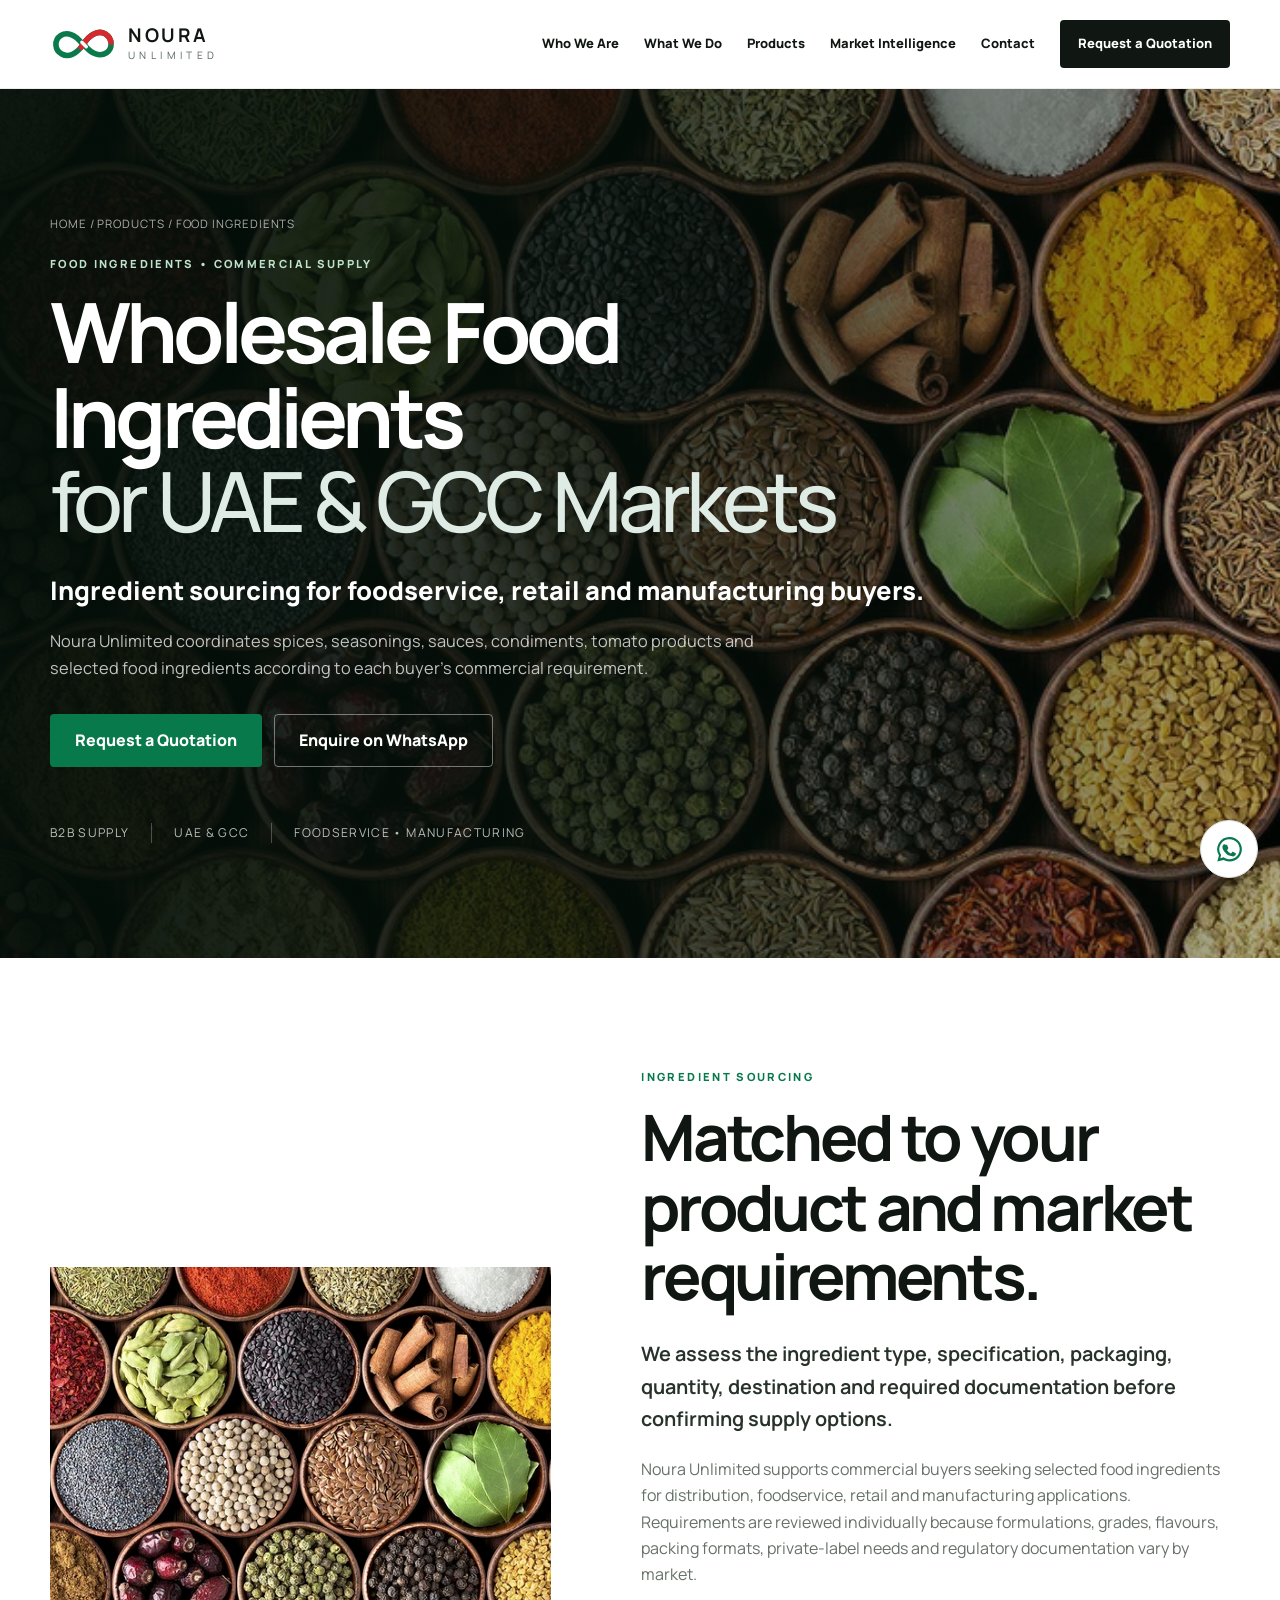
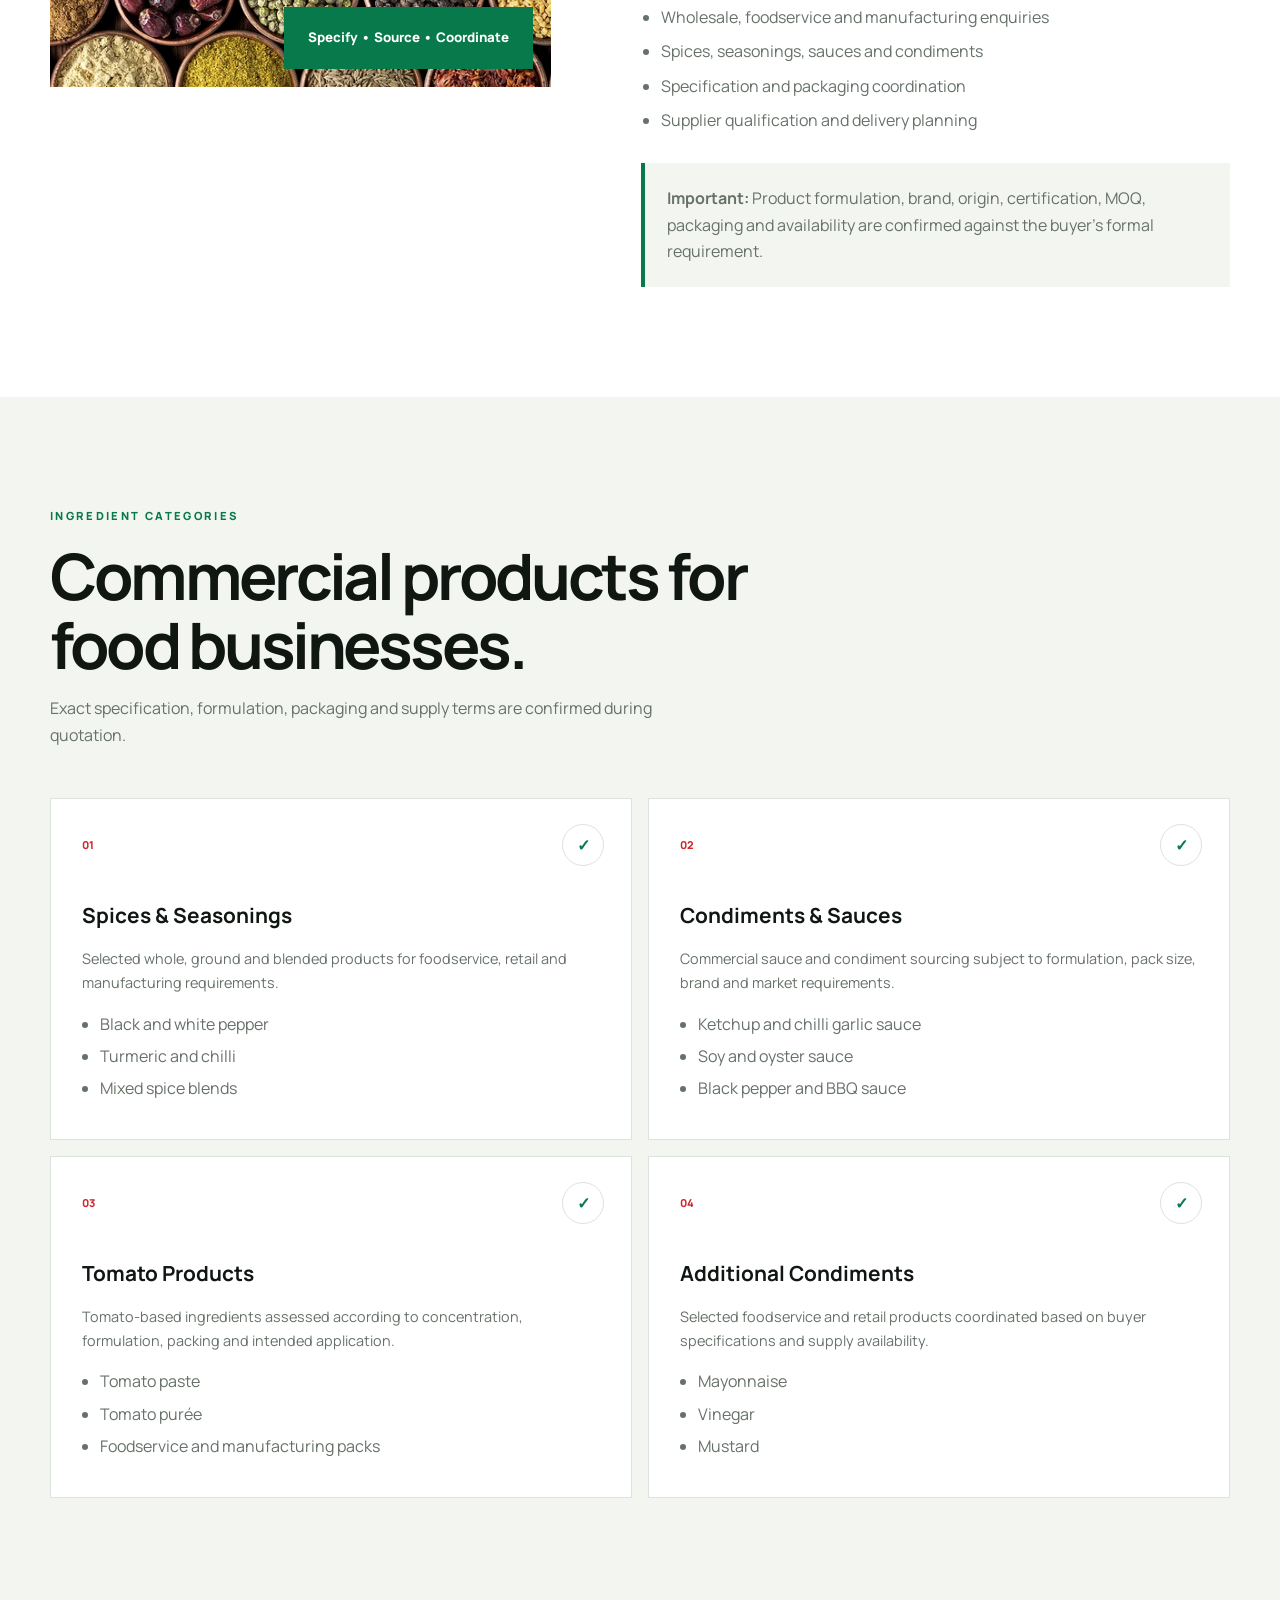
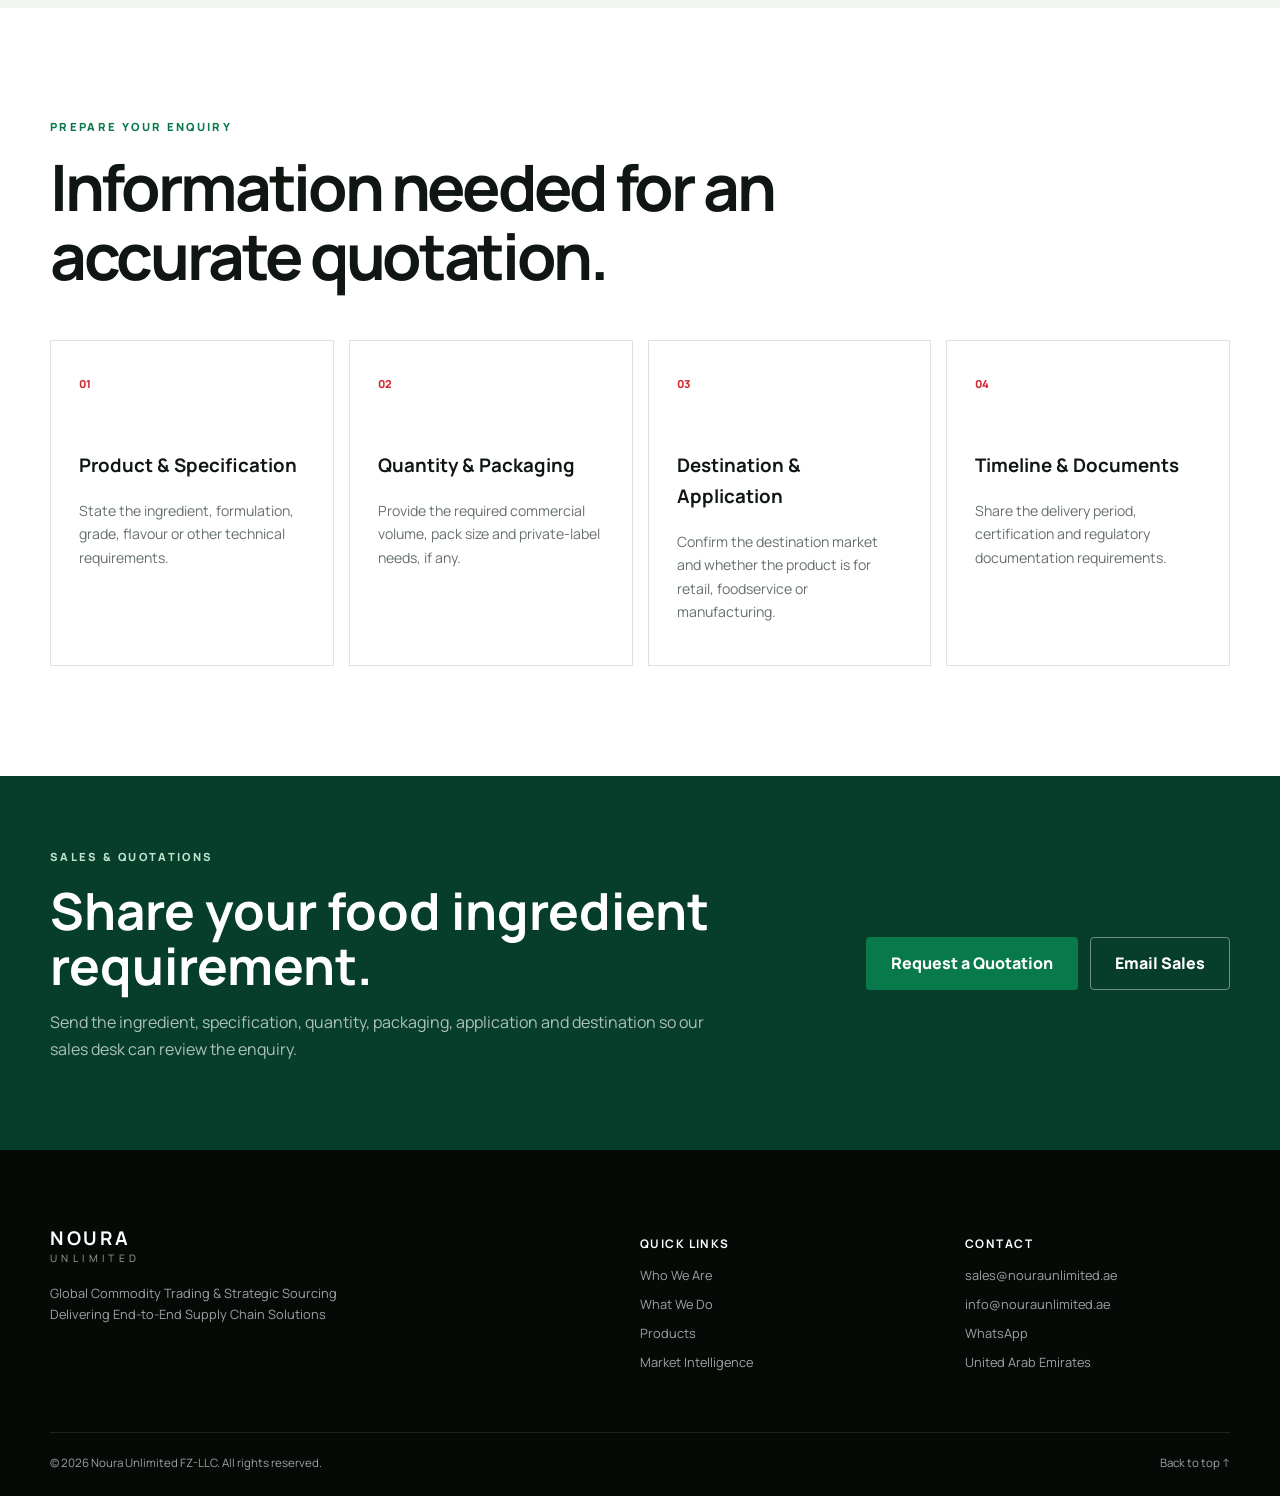
==== products/food-ingredients/index.html @ 189a975d "Add food ingredients SEO page" ====
<!doctype html>
<html lang="en">
<head>
  <meta charset="utf-8">
  <meta name="viewport" content="width=device-width, initial-scale=1">
  <meta name="theme-color" content="#081710">

  <meta name="description" content="Source spices, seasonings, sauces, condiments, tomato paste and selected food ingredients for UAE and GCC markets through Noura Unlimited.">
  <meta name="robots" content="index, follow, max-image-preview:large">
  <meta name="author" content="Noura Unlimited FZ-LLC">

  <meta property="og:type" content="website">
  <meta property="og:site_name" content="Noura Unlimited">
  <meta property="og:title" content="Wholesale Food Ingredients Supplier UAE | Noura Unlimited">
  <meta property="og:description" content="Commercial sourcing of spices, seasonings, sauces, condiments, tomato products and selected food ingredients for UAE and GCC buyers.">
  <meta property="og:url" content="https://nouraunlimited.ae/products/food-ingredients/">
  <meta property="og:image" content="https://nouraunlimited.ae/assets/food-ingredients.png">
  <meta property="og:locale" content="en_AE">

  <meta name="twitter:card" content="summary_large_image">

  <link rel="canonical" href="https://nouraunlimited.ae/products/food-ingredients/">

  <title>Wholesale Food Ingredients Supplier UAE | Noura Unlimited</title>

  <script type="application/ld+json">
  {
    "@context": "https://schema.org",
    "@graph": [
      {
        "@type": "WebPage",
        "@id": "https://nouraunlimited.ae/products/food-ingredients/#webpage",
        "url": "https://nouraunlimited.ae/products/food-ingredients/",
        "name": "Wholesale Food Ingredients Supplier UAE",
        "description": "Commercial sourcing of spices, seasonings, sauces, condiments, tomato products and selected food ingredients for UAE and GCC buyers.",
        "about": {
          "@id": "https://nouraunlimited.ae/#organization"
        }
      },
      {
        "@type": "BreadcrumbList",
        "itemListElement": [
          {
            "@type": "ListItem",
            "position": 1,
            "name": "Home",
            "item": "https://nouraunlimited.ae/"
          },
          {
            "@type": "ListItem",
            "position": 2,
            "name": "Food Ingredients",
            "item": "https://nouraunlimited.ae/products/food-ingredients/"
          }
        ]
      }
    ]
  }
  </script>

  <link rel="preconnect" href="https://fonts.googleapis.com">
  <link rel="preconnect" href="https://fonts.gstatic.com" crossorigin>

  <link href="https://fonts.googleapis.com/css2?family=Manrope:wght@400;500;600;700;800&amp;display=swap" rel="stylesheet">

  <link rel="stylesheet" href="../../style.css">

  <style>
    .ingredients-page .hero {
      min-height: 680px;
    }

    .ingredients-page .hero-media {
      background-image: url('../../assets/food-ingredients.png');
      background-position: center;
    }

    .ingredients-page .hero-overlay {
      background: linear-gradient(
        90deg,
        rgba(4, 15, 9, .96) 0%,
        rgba(4, 15, 9, .82) 48%,
        rgba(4, 15, 9, .3) 100%
      );
    }

    .ingredients-page .hero h1 {
      font-size: clamp(3rem, 6.5vw, 5.8rem);
    }

    .breadcrumb {
      margin: 0 0 22px;
      font-size: .72rem;
      letter-spacing: .08em;
      text-transform: uppercase;
      color: rgba(255, 255, 255, .66);
    }

    .breadcrumb a:hover {
      color: #fff;
    }

    .ingredients-page .about-copy ul {
      padding-left: 20px;
      color: var(--muted);
    }

    .ingredients-page .about-copy li {
      margin: 8px 0;
    }

    .ingredients-page .about-image img {
      object-fit: cover;
    }

    .supply-note {
      margin-top: 30px;
      padding: 22px;
      border-left: 4px solid var(--green);
      background: var(--soft);
      color: var(--muted);
    }

    .ingredients-page .capability-grid {
      grid-template-columns: repeat(2, 1fr);
    }

    .ingredients-page .capability-card {
      min-height: 330px;
    }

    .ingredients-page .capability-card h3 {
      margin-top: 42px;
    }

    .ingredients-page .capability-card ul {
      padding-left: 18px;
      margin: 16px 0 0;
      color: var(--muted);
    }

    .ingredients-page .capability-card li {
      margin: 6px 0;
    }

    .quote-band {
      background: var(--green-dark);
      color: #fff;
      padding: 72px 0;
    }

    .quote-band .container {
      display: flex;
      align-items: center;
      justify-content: space-between;
      gap: 35px;
    }

    .quote-band h2 {
      font-size: clamp(2rem, 4vw, 3.6rem);
      line-height: 1.08;
      margin: 0;
      max-width: 720px;
    }

    .quote-band p {
      color: rgba(255, 255, 255, .68);
      max-width: 680px;
    }

    .quote-actions {
      display: flex;
      gap: 12px;
      flex-wrap: wrap;
    }

    .quote-actions .btn-ghost {
      white-space: nowrap;
    }

    @media (max-width: 780px) {
      .ingredients-page .hero {
        min-height: 620px;
      }

      .ingredients-page .capability-grid {
        grid-template-columns: 1fr;
      }

      .quote-band .container {
        align-items: flex-start;
        flex-direction: column;
      }
    }
  </style>
</head>

<body class="ingredients-page">

<a class="skip-link" href="#main">Skip to content</a>

<header class="site-header" id="top">
  <div class="container nav-wrap">

    <a class="brand" href="/" aria-label="Noura Unlimited home">
      <svg class="brand-logo" viewBox="0 0 120 60" aria-hidden="true">
        <path d="M58 29C45 11 30 7 19 14 7 22 8 40 21 47c12 7 27 0 39-18 12-18 27-25 39-18 13 8 14 26 2 34-11 7-27 3-40-15" fill="none" stroke="#0a7a4b" stroke-width="10" stroke-linecap="round"/>
        <path d="M61 30c13 18 29 22 40 15 12-8 11-26-2-34-12-7-27 0-39 18-12 18-27 25-39 18C8 40 7 22 19 14c11-7 26-3 39 15" fill="none" stroke="#d3292f" stroke-width="10" stroke-linecap="round" stroke-dasharray="72 200" stroke-dashoffset="-69"/>
        <path d="M57 26c3 3 5 5 8 8" stroke="#fff" stroke-width="6" stroke-linecap="round"/>
      </svg>

      <span class="brand-copy">
        <strong>NOURA</strong>
        <span>UNLIMITED</span>
      </span>
    </a>

    <button class="menu-toggle" type="button" aria-expanded="false" aria-controls="primary-nav" aria-label="Open navigation">
      <span></span>
      <span></span>
      <span></span>
    </button>

    <nav class="nav-links" id="primary-nav" aria-label="Primary navigation">
      <a href="/#about">Who We Are</a>
      <a href="/#capabilities">What We Do</a>
      <a href="/#products">Products</a>
      <a href="/#intelligence">Market Intelligence</a>
      <a href="/#contact">Contact</a>
      <a class="nav-cta" href="/#rfq">Request a Quotation</a>
    </nav>

  </div>
</header>

<main id="main">

  <section class="hero">
    <div class="hero-media"></div>
    <div class="hero-overlay"></div>

    <div class="container hero-content">

      <p class="breadcrumb">
        <a href="/">Home</a> / Products / Food Ingredients
      </p>

      <p class="eyebrow light">
        Food Ingredients • Commercial Supply
      </p>

      <h1>
        Wholesale Food Ingredients
        <br>
        <span>for UAE &amp; GCC Markets</span>
      </h1>

      <p class="hero-tagline">
        Ingredient sourcing for foodservice, retail and manufacturing buyers.
      </p>

      <p class="hero-copy">
        Noura Unlimited coordinates spices, seasonings, sauces, condiments,
        tomato products and selected food ingredients according to each
        buyer's commercial requirement.
      </p>

      <div class="hero-actions">
        <a class="btn btn-primary" href="/#rfq">
          Request a Quotation
        </a>

        <a class="btn btn-ghost"
           href="https://wa.me/971556058142?text=Hello%20Noura%20Unlimited,%20I%20would%20like%20to%20enquire%20about%20wholesale%20food%20ingredients."
           target="_blank"
           rel="noopener">
          Enquire on WhatsApp
        </a>
      </div>

      <div class="hero-proof">
        <span>B2B Supply</span>
        <span>UAE &amp; GCC</span>
        <span>Foodservice • Manufacturing</span>
      </div>

    </div>
  </section>

  <section class="section">
    <div class="container about-layout">

      <div class="about-image reveal">
        <img src="../../assets/food-ingredients.png"
             alt="Spices and selected food ingredients for commercial supply">

        <div class="image-caption">
          Specify • Source • Coordinate
        </div>
      </div>

      <div class="about-copy reveal">
        <p class="eyebrow">Ingredient Sourcing</p>

        <h2>Matched to your product and market requirements.</h2>

        <p class="lead">
          We assess the ingredient type, specification, packaging, quantity,
          destination and required documentation before confirming supply
          options.
        </p>

        <p>
          Noura Unlimited supports commercial buyers seeking selected food
          ingredients for distribution, foodservice, retail and manufacturing
          applications. Requirements are reviewed individually because
          formulations, grades, flavours, packing formats, private-label
          needs and regulatory documentation vary by market.
        </p>

        <ul>
          <li>Wholesale, foodservice and manufacturing enquiries</li>
          <li>Spices, seasonings, sauces and condiments</li>
          <li>Specification and packaging coordination</li>
          <li>Supplier qualification and delivery planning</li>
        </ul>

        <div class="supply-note">
          <strong>Important:</strong> Product formulation, brand, origin,
          certification, MOQ, packaging and availability are confirmed
          against the buyer's formal requirement.
        </div>
      </div>

    </div>
  </section>

  <section class="section section-soft">
    <div class="container">

      <div class="section-heading reveal">
        <p class="eyebrow">Ingredient Categories</p>
        <h2>Commercial products for food businesses.</h2>

        <p>
          Exact specification, formulation, packaging and supply terms are
          confirmed during quotation.
        </p>
      </div>

      <div class="capability-grid">

        <article class="capability-card reveal">
          <span>01</span>
          <div class="cap-icon">✓</div>
          <h3>Spices &amp; Seasonings</h3>

          <p>
            Selected whole, ground and blended products for foodservice,
            retail and manufacturing requirements.
          </p>

          <ul>
            <li>Black and white pepper</li>
            <li>Turmeric and chilli</li>
            <li>Mixed spice blends</li>
          </ul>
        </article>

        <article class="capability-card reveal">
          <span>02</span>
          <div class="cap-icon">✓</div>
          <h3>Condiments &amp; Sauces</h3>

          <p>
            Commercial sauce and condiment sourcing subject to formulation,
            pack size, brand and market requirements.
          </p>

          <ul>
            <li>Ketchup and chilli garlic sauce</li>
            <li>Soy and oyster sauce</li>
            <li>Black pepper and BBQ sauce</li>
          </ul>
        </article>

        <article class="capability-card reveal">
          <span>03</span>
          <div class="cap-icon">✓</div>
          <h3>Tomato Products</h3>

          <p>
            Tomato-based ingredients assessed according to concentration,
            formulation, packing and intended application.
          </p>

          <ul>
            <li>Tomato paste</li>
            <li>Tomato purée</li>
            <li>Foodservice and manufacturing packs</li>
          </ul>
        </article>

        <article class="capability-card reveal">
          <span>04</span>
          <div class="cap-icon">✓</div>
          <h3>Additional Condiments</h3>

          <p>
            Selected foodservice and retail products coordinated based on
            buyer specifications and supply availability.
          </p>

          <ul>
            <li>Mayonnaise</li>
            <li>Vinegar</li>
            <li>Mustard</li>
          </ul>
        </article>

      </div>
    </div>
  </section>

  <section class="section trusted-process">
    <div class="container">

      <div class="section-heading reveal">
        <p class="eyebrow">Prepare Your Enquiry</p>
        <h2>Information needed for an accurate quotation.</h2>
      </div>

      <ol class="steps reveal">

        <li>
          <span>01</span>
          <div>
            <h3>Product &amp; Specification</h3>
            <p>
              State the ingredient, formulation, grade, flavour or other
              technical requirements.
            </p>
          </div>
        </li>

        <li>
          <span>02</span>
          <div>
            <h3>Quantity &amp; Packaging</h3>
            <p>
              Provide the required commercial volume, pack size and
              private-label needs, if any.
            </p>
          </div>
        </li>

        <li>
          <span>03</span>
          <div>
            <h3>Destination &amp; Application</h3>
            <p>
              Confirm the destination market and whether the product is for
              retail, foodservice or manufacturing.
            </p>
          </div>
        </li>

        <li>
          <span>04</span>
          <div>
            <h3>Timeline &amp; Documents</h3>
            <p>
              Share the delivery period, certification and regulatory
              documentation requirements.
            </p>
          </div>
        </li>

      </ol>
    </div>
  </section>

  <section class="quote-band">
    <div class="container">

      <div>
        <p class="eyebrow light">Sales &amp; Quotations</p>
        <h2>Share your food ingredient requirement.</h2>

        <p>
          Send the ingredient, specification, quantity, packaging,
          application and destination so our sales desk can review the
          enquiry.
        </p>
      </div>

      <div class="quote-actions">
        <a class="btn btn-primary" href="/#rfq">
          Request a Quotation
        </a>

        <a class="btn btn-ghost"
           href="mailto:sales@nouraunlimited.ae?subject=Wholesale%20Food%20Ingredients%20Enquiry">
          Email Sales
        </a>
      </div>

    </div>
  </section>

</main>

<footer class="site-footer">
  <div class="container footer-grid">

    <div class="footer-brand">
      <a class="brand brand-footer" href="/">
        <span class="brand-copy">
          <strong>NOURA</strong>
          <span>UNLIMITED</span>
        </span>
      </a>

      <p>
        Global Commodity Trading &amp; Strategic Sourcing
        <br>
        Delivering End-to-End Supply Chain Solutions
      </p>
    </div>

    <div>
      <h3>Quick Links</h3>
      <a href="/#about">Who We Are</a>
      <a href="/#capabilities">What We Do</a>
      <a href="/#products">Products</a>
      <a href="/#intelligence">Market Intelligence</a>
    </div>

    <div>
      <h3>Contact</h3>

      <a href="mailto:sales@nouraunlimited.ae">
        sales@nouraunlimited.ae
      </a>

      <a href="mailto:info@nouraunlimited.ae">
        info@nouraunlimited.ae
      </a>

      <a href="https://wa.me/971556058142"
         target="_blank"
         rel="noopener">
        WhatsApp
      </a>

      <span>United Arab Emirates</span>
    </div>

  </div>

  <div class="container footer-bottom">
    <span>
      © <span id="year"></span> Noura Unlimited FZ-LLC. All rights reserved.
    </span>

    <a href="#top">Back to top ↑</a>
  </div>
</footer>

<a class="whatsapp-float"
   href="https://wa.me/971556058142?text=Hello%20Noura%20Unlimited,%20I%20would%20like%20to%20enquire%20about%20wholesale%20food%20ingredients."
   target="_blank"
   rel="noopener"
   aria-label="Enquire about wholesale food ingredients on WhatsApp">

  <svg viewBox="0 0 32 32" aria-hidden="true">
    <path d="M16 3a12.7 12.7 0 0 0-10.9 19.2L3.4 28.5l6.5-1.7A12.7 12.7 0 1 0 16 3Zm0 2.3a10.4 10.4 0 1 1-5.3 19.3l-.8-.5-3.4.9.9-3.3-.5-.8A10.4 10.4 0 0 1 16 5.3Zm-5.2 5.2c-.3 0-.7.1-.9.4-.3.3-1.2 1.1-1.2 2.8s1.2 3.3 1.4 3.5c.2.2 2.4 3.8 5.9 5.1 2.9 1.1 3.5.9 4.1.8.6-.1 2-.8 2.3-1.6.3-.8.3-1.5.2-1.6-.1-.2-.3-.2-.7-.4l-2.3-1.1c-.3-.1-.6-.2-.8.2l-1 1.2c-.2.3-.4.3-.8.1-2-.9-3.3-2.9-3.4-3.1-.2-.3 0-.5.1-.6l.6-.7c.2-.2.3-.4.4-.6.1-.2 0-.5 0-.7l-1-2.4c-.3-.7-.6-.7-.9-.7h-.8Z"/>
  </svg>

</a>

<script src="../../script.js"></script>
</body>
</html>
---- style.css ----
:root{--green:#08794a;--green-dark:#063e2b;--red:#cf2930;--ink:#101712;--muted:#667168;--soft:#f3f5f1;--line:#dce3dc;--white:#fff;--dark:#07140e;--shadow:0 28px 80px rgba(7,28,17,.14)}
*{box-sizing:border-box}html{scroll-behavior:smooth;scroll-padding-top:88px}body{margin:0;font-family:"Manrope",sans-serif;color:var(--ink);background:#fff;line-height:1.65}body.menu-open{overflow:hidden}a{color:inherit;text-decoration:none}button,input,select,textarea{font:inherit}.container{width:min(1180px,calc(100% - 40px));margin:auto}.skip-link{position:fixed;left:16px;top:-70px;background:#fff;padding:10px 16px;z-index:999}.skip-link:focus{top:16px}.site-header{position:sticky;top:0;z-index:100;background:rgba(255,255,255,.94);border-bottom:1px solid rgba(17,23,19,.08);backdrop-filter:blur(18px)}.nav-wrap{height:88px;display:flex;align-items:center;justify-content:space-between}.brand{display:inline-flex;align-items:center;gap:11px}.brand-logo{width:67px;height:39px}.brand-copy{line-height:.9}.brand-copy strong,.brand-copy span{display:block}.brand-copy strong{font-size:1.18rem;letter-spacing:.14em}.brand-copy span{font-size:.64rem;letter-spacing:.43em;margin-top:7px;color:#59655d}.nav-links{display:flex;align-items:center;gap:25px;font-size:.81rem;font-weight:800}.nav-links>a{transition:.2s}.nav-links>a:not(.nav-cta):hover{color:var(--green)}.nav-cta{background:var(--ink);color:#fff;padding:13px 18px;border-radius:4px}.nav-cta:hover{background:var(--green)}.menu-toggle{display:none;border:0;background:none;width:42px;height:42px;padding:9px}.menu-toggle span{display:block;height:2px;background:#111;margin:6px 0;transition:.25s}
.hero{position:relative;min-height:790px;display:flex;align-items:center;overflow:hidden;background:#0a1610;color:#fff}.hero-media,.hero-overlay{position:absolute;inset:0}.hero-media{background-image:url('https://images.unsplash.com/photo-1784911544255-8fb8e40d8cea?auto=format&fit=crop&w=2400&q=85');background-size:cover;background-position:center 48%;transform:scale(1.02)}.hero-overlay{background:linear-gradient(90deg,rgba(4,15,9,.94) 0%,rgba(4,15,9,.78) 45%,rgba(4,15,9,.12) 100%),linear-gradient(0deg,rgba(4,15,9,.62),transparent 62%)}.hero-content{position:relative;z-index:3;padding:125px 0 115px}.eyebrow{margin:0 0 16px;color:var(--green);font-size:.7rem;font-weight:800;letter-spacing:.21em;text-transform:uppercase}.eyebrow.light{color:#bde3cc}.hero h1{font-size:clamp(3.2rem,7vw,6.25rem);line-height:1.01;letter-spacing:-.058em;max-width:950px;margin:0}.hero h1 span{font-weight:500;color:#dfece5}.hero-tagline{font-size:clamp(1.16rem,2vw,1.65rem);margin:28px 0 9px;font-weight:800}.hero-copy{max-width:710px;color:rgba(255,255,255,.74);font-size:1.02rem}.hero-actions{display:flex;gap:12px;flex-wrap:wrap;margin-top:32px}.btn{display:inline-flex;align-items:center;justify-content:center;min-height:53px;padding:0 24px;border-radius:4px;border:1px solid transparent;font-weight:800;cursor:pointer;transition:.23s}.btn-primary{background:var(--green);color:#fff}.btn-primary:hover{background:#09935a;transform:translateY(-2px)}.btn-ghost{border-color:rgba(255,255,255,.42);color:#fff}.btn-ghost:hover{background:#fff;color:#111}.hero-proof{display:flex;margin-top:56px;font-size:.76rem;text-transform:uppercase;letter-spacing:.11em;color:rgba(255,255,255,.72)}.hero-proof span{padding:0 22px;border-left:1px solid rgba(255,255,255,.25)}.hero-proof span:first-child{padding-left:0;border-left:0}.hero-scroll{position:absolute;right:32px;bottom:28px;z-index:4;font-size:.68rem;text-transform:uppercase;letter-spacing:.15em;color:rgba(255,255,255,.62)}.hero-scroll span{margin-left:8px}
.intro-strip{background:#fff;border-bottom:1px solid var(--line)}.promise-grid{display:grid;grid-template-columns:repeat(3,1fr)}.promise-grid>div{padding:28px 34px;border-right:1px solid var(--line);display:grid;grid-template-columns:auto 1fr;column-gap:15px}.promise-grid>div:last-child{border-right:0}.promise-grid b{color:var(--red);font-size:.7rem;grid-row:1/3}.promise-grid span{font-weight:800}.promise-grid small{color:var(--muted)}
.section{padding:110px 0}.section-soft{background:var(--soft)}.about-layout{display:grid;grid-template-columns:.92fr 1.08fr;gap:90px;align-items:center}.about-image{position:relative;min-height:590px}.about-image img{width:100%;height:590px;object-fit:cover;display:block;filter:saturate(.82) contrast(1.05)}.image-caption{position:absolute;right:-26px;bottom:38px;background:var(--green);color:#fff;padding:20px 24px;font-weight:800;font-size:.83rem;box-shadow:var(--shadow)}.about-copy h2,.section-heading h2,.rfq-copy h2,.contact-section h2,.intelligence-content h2{font-size:clamp(2.45rem,5vw,4.3rem);line-height:1.08;letter-spacing:-.052em;margin:0}.about-copy .lead{font-size:1.24rem;font-weight:650;color:#273229;margin-top:28px}.about-copy>p:not(.eyebrow):not(.lead){color:var(--muted)}.about-facts{display:grid;grid-template-columns:repeat(3,1fr);gap:12px;margin-top:34px}.about-facts>div{padding:18px;border-top:2px solid var(--green);background:var(--soft)}.about-facts span,.about-facts strong{display:block}.about-facts span{font-size:.66rem;text-transform:uppercase;letter-spacing:.12em;color:var(--muted)}.about-facts strong{font-size:.86rem;margin-top:5px}.section-heading{max-width:790px;margin-bottom:50px}.section-heading>p:last-child{color:var(--muted);max-width:650px}
.capability-grid{display:grid;grid-template-columns:repeat(3,1fr);gap:16px}.capability-card{position:relative;background:#fff;padding:31px;min-height:310px;border:1px solid var(--line);transition:.25s;overflow:hidden}.capability-card:after{content:"";position:absolute;left:0;right:0;bottom:0;height:3px;background:var(--green);transform:scaleX(0);transform-origin:left;transition:.3s}.capability-card:hover{transform:translateY(-7px);box-shadow:var(--shadow);border-color:transparent}.capability-card:hover:after{transform:scaleX(1)}.capability-card>span{font-size:.68rem;color:var(--red);font-weight:800}.cap-icon{position:absolute;right:27px;top:25px;width:42px;height:42px;border-radius:50%;display:grid;place-items:center;border:1px solid var(--line);color:var(--green);font-weight:800}.capability-card h3{font-size:1.3rem;margin:70px 0 12px}.capability-card p{color:var(--muted);font-size:.9rem}
.process-section{overflow:hidden}.process-track{display:grid;grid-template-columns:repeat(9,1fr);position:relative;border-top:1px solid var(--line)}.process-track:before{content:"";position:absolute;top:-1px;left:0;width:0;height:2px;background:linear-gradient(90deg,var(--green),var(--red));transition:width 1.4s ease}.process-track.visible:before{width:100%}.process-track>div{padding:27px 13px 0;border-left:1px solid var(--line);min-height:135px}.process-track>div:first-child{border-left:0}.process-track b{display:block;color:var(--red);font-size:.66rem;margin-bottom:18px}.process-track span{font-size:.79rem;font-weight:800;line-height:1.35;display:block}
.section-dark{background:#09150f;color:#fff}.light-heading>p:last-child{color:rgba(255,255,255,.62)}.product-grid{display:grid;grid-template-columns:1fr 1fr;gap:20px}.product-card{display:grid;grid-template-columns:.9fr 1.1fr;background:#fff;color:var(--ink);min-height:360px;overflow:hidden}.product-image{position:relative;min-height:360px;background-size:cover;background-position:center;transition:transform .6s ease}.product-card:hover .product-image{transform:scale(1.035)}.product-image:after{content:"";position:absolute;inset:0;background:linear-gradient(180deg,rgba(0,0,0,.04),rgba(0,0,0,.48))}.product-image span{position:absolute;left:20px;bottom:17px;z-index:2;color:#fff;font-size:.69rem;font-weight:800;letter-spacing:.1em}.oil-image{background-image:url('https://images.unsplash.com/photo-1474979266404-7eaacbcd87c5?auto=format&fit=crop&w=1000&q=82')}.grain-image{background-image:url('https://images.unsplash.com/photo-1709236550338-e2bcc3beee70?auto=format&fit=crop&w=1000&q=82')}.ingredient-image{background-image:url('https://images.unsplash.com/photo-1754294437681-4ec491072dfc?auto=format&fit=crop&w=1000&q=82')}.frozen-image{background-image:url('https://images.unsplash.com/photo-1534482421-64566f976cfa?auto=format&fit=crop&w=1000&q=82')}.product-body{padding:34px}.product-kicker{font-size:.66rem;text-transform:uppercase;letter-spacing:.14em;color:var(--green);font-weight:800}.product-body h3{font-size:1.5rem;margin:5px 0 17px}.product-body ul{margin:0;padding-left:18px;color:var(--muted);font-size:.88rem}.product-cta{margin-top:31px;padding-top:28px;border-top:1px solid rgba(255,255,255,.15);display:flex;align-items:center;justify-content:space-between}.product-cta p{color:rgba(255,255,255,.6)}.product-cta a{font-weight:800}.product-cta span{color:#8bd0aa;margin-left:8px}
.industries{background:#fff}.industry-grid{display:grid;grid-template-columns:repeat(3,1fr);border-top:1px solid var(--line);border-left:1px solid var(--line)}.industry-grid>div{padding:32px;min-height:170px;border-right:1px solid var(--line);border-bottom:1px solid var(--line);transition:.25s}.industry-grid>div:hover{background:var(--green);color:#fff}.industry-grid span{font-size:.68rem;color:var(--red);font-weight:800}.industry-grid h3{font-size:1.16rem;margin:54px 0 0}.industry-grid>div:hover span{color:#dff6e9}
.intelligence{display:grid;grid-template-columns:1fr 1fr;min-height:720px;background:var(--green-dark);color:#fff}.intelligence-photo{background-image:linear-gradient(rgba(3,15,9,.12),rgba(3,15,9,.28)),url('https://images.unsplash.com/photo-1784915479350-65d68ad0b0dc?auto=format&fit=crop&w=1600&q=82');background-size:cover;background-position:center}.intelligence-content{padding:95px max(42px,calc((100vw - 1180px)/2)) 95px 75px}.intelligence-content>p{color:rgba(255,255,255,.68);max-width:650px}.intelligence-list{margin-top:34px}.intelligence-list>div{display:grid;grid-template-columns:50px 1fr;gap:12px;padding:17px 0;border-bottom:1px solid rgba(255,255,255,.16)}.intelligence-list b{font-size:.67rem;color:#ff8d91}.intelligence-list span{font-weight:700}.text-link{display:inline-flex;margin-top:25px;font-weight:800}.light-link{color:#fff}.light-link span{margin-left:8px}
.trusted-process{background:#fff}.steps{list-style:none;margin:0;padding:0;display:grid;grid-template-columns:repeat(4,1fr);gap:15px}.steps li{padding:28px;border:1px solid var(--line);min-height:245px}.steps li>span{color:var(--red);font-size:.69rem;font-weight:800}.steps h3{margin-top:54px}.steps p{color:var(--muted);font-size:.88rem}.rfq-grid{display:grid;grid-template-columns:.76fr 1.24fr;gap:80px}.rfq-copy>p:nth-of-type(2){color:var(--muted)}.contact-mini{margin-top:36px}.contact-mini a{display:block;padding:16px 0;border-bottom:1px solid var(--line)}.contact-mini span,.contact-mini strong{display:block}.contact-mini span{font-size:.66rem;text-transform:uppercase;letter-spacing:.11em;color:var(--muted)}.rfq-form{background:#fff;padding:37px;border:1px solid var(--line);box-shadow:var(--shadow)}.form-row{display:grid;grid-template-columns:1fr 1fr;gap:16px}.rfq-form label{display:block;font-size:.76rem;font-weight:700;margin-bottom:14px}.rfq-form input,.rfq-form select,.rfq-form textarea{display:block;width:100%;margin-top:7px;border:1px solid #c9d2cb;background:#fff;padding:13px 14px;border-radius:2px;color:#111}.rfq-form input:focus,.rfq-form select:focus,.rfq-form textarea:focus{outline:2px solid rgba(8,121,74,.18);border-color:var(--green)}.form-submit{width:100%;margin-top:4px}.form-note{font-size:.69rem;color:var(--muted);text-align:center;margin-bottom:0}
.contact-section{position:relative;color:#fff;padding:105px 0;overflow:hidden}.contact-photo,.contact-overlay{position:absolute;inset:0}.contact-photo{background-image:url('https://images.unsplash.com/photo-1739900292622-a7f860175aad?auto=format&fit=crop&w=2200&q=82');background-size:cover;background-position:center 48%}.contact-overlay{background:linear-gradient(90deg,rgba(3,14,8,.96),rgba(3,14,8,.83) 58%,rgba(3,14,8,.55))}.contact-grid{position:relative;z-index:2;display:grid;grid-template-columns:1fr 1fr;gap:100px}.contact-section p{color:rgba(255,255,255,.64)}.contact-links>a,.contact-links>div{display:block;padding:18px 0;border-bottom:1px solid rgba(255,255,255,.17)}.contact-links span,.contact-links strong{display:block}.contact-links span{font-size:.67rem;text-transform:uppercase;letter-spacing:.12em;color:rgba(255,255,255,.5)}
.site-footer{background:#050a07;color:rgba(255,255,255,.62);padding:72px 0 24px}.footer-grid{display:grid;grid-template-columns:2fr 1fr 1fr;gap:60px}.brand-footer .brand-copy strong{color:#fff}.brand-footer .brand-copy span{color:#9aa79f}.footer-brand p{font-size:.8rem;margin-top:20px}.footer-grid h3{color:#fff;font-size:.74rem;text-transform:uppercase;letter-spacing:.12em}.footer-grid>div>a,.footer-grid>div>span{display:block;font-size:.8rem;margin:8px 0}.footer-grid a:hover{color:#fff}.footer-bottom{margin-top:50px;padding-top:20px;border-top:1px solid rgba(255,255,255,.1);display:flex;justify-content:space-between;font-size:.72rem}.whatsapp-float{position:fixed;right:22px;bottom:22px;width:58px;height:58px;border-radius:50%;background:#fff;display:grid;place-items:center;z-index:90;box-shadow:0 10px 35px rgba(0,0,0,.25);border:1px solid #d9e1db;transition:.2s}.whatsapp-float:hover{transform:translateY(-4px)}.whatsapp-float svg{width:31px;fill:#08794a}.reveal{opacity:0;transform:translateY(24px);transition:opacity .72s ease,transform .72s ease}.reveal.visible{opacity:1;transform:none}
@media(max-width:980px){.menu-toggle{display:block}.nav-links{position:fixed;left:0;right:0;top:88px;height:calc(100vh - 88px);background:#fff;display:flex;flex-direction:column;align-items:flex-start;padding:35px 30px;gap:20px;transform:translateX(100%);transition:.28s;box-shadow:-20px 20px 40px rgba(0,0,0,.1)}.nav-links.open{transform:none}.nav-links a{font-size:1rem}.nav-cta{width:100%;text-align:center}.hero{min-height:700px}.about-layout,.rfq-grid,.contact-grid{grid-template-columns:1fr;gap:48px}.about-image,.about-image img{min-height:470px;height:470px}.image-caption{right:18px}.capability-grid{grid-template-columns:repeat(2,1fr)}.process-track{grid-template-columns:repeat(3,1fr);row-gap:24px}.product-grid{grid-template-columns:1fr}.industry-grid{grid-template-columns:repeat(2,1fr)}.steps{grid-template-columns:repeat(2,1fr)}.intelligence{grid-template-columns:1fr}.intelligence-photo{min-height:480px}.intelligence-content{padding:75px 40px}.about-facts{grid-template-columns:1fr 1fr}}
@media(max-width:680px){.container{width:min(100% - 28px,1180px)}.nav-wrap{height:76px}.nav-links{top:76px;height:calc(100vh - 76px)}.brand-logo{width:56px}.hero{min-height:670px}.hero-content{padding:88px 0}.hero h1{font-size:2.82rem}.hero-tagline{font-size:1.04rem}.hero-proof,.hero-scroll{display:none}.promise-grid{grid-template-columns:1fr}.promise-grid>div{border-right:0;border-bottom:1px solid var(--line);padding:20px 8px}.section{padding:78px 0}.about-copy h2,.section-heading h2,.rfq-copy h2,.contact-section h2,.intelligence-content h2{font-size:2.5rem}.about-image,.about-image img{min-height:350px;height:350px}.image-caption{left:14px;right:auto;bottom:14px}.capability-grid{grid-template-columns:1fr}.capability-card{min-height:auto}.capability-card h3{margin-top:48px}.process-track{grid-template-columns:repeat(2,1fr)}.product-card{grid-template-columns:1fr}.product-image{min-height:230px}.product-cta{align-items:flex-start;flex-direction:column}.industry-grid{grid-template-columns:1fr}.steps{grid-template-columns:1fr}.steps li{min-height:auto}.steps h3{margin-top:32px}.about-facts{grid-template-columns:1fr}.form-row{grid-template-columns:1fr;gap:0}.rfq-form{padding:23px}.intelligence-photo{min-height:330px}.intelligence-content{padding:68px 24px}.contact-grid{gap:30px}.footer-grid{grid-template-columns:1fr;gap:28px}.footer-bottom{flex-direction:column;gap:10px}.whatsapp-float{width:52px;height:52px;right:15px;bottom:15px}}
@media(prefers-reduced-motion:reduce){html{scroll-behavior:auto}.reveal{opacity:1;transform:none;transition:none}*{animation:none!important;transition:none!important}}

/* Phase 2.1 layout and portfolio fixes */
html,body{max-width:100%;overflow-x:hidden}
.about-layout>* , .intelligence>* , .product-card>*{min-width:0}
.about-image{min-height:420px;overflow:hidden}
.about-image img{height:420px;min-height:420px;max-width:100%;object-position:center 48%}
.image-caption{right:18px;bottom:18px}

/* Keep Market Entry Intelligence fully inside the viewport */
.intelligence{width:min(1180px,calc(100% - 40px));margin:0 auto 110px;min-height:610px;border-radius:2px;overflow:hidden;grid-template-columns:.92fr 1.08fr}
.intelligence-photo{min-width:0;background-image:
linear-gradient(145deg,rgba(3,62,43,.08),rgba(3,35,23,.52)),
radial-gradient(circle at 24% 30%,rgba(255,255,255,.22) 0 2px,transparent 3px),
radial-gradient(circle at 70% 60%,rgba(255,255,255,.18) 0 2px,transparent 3px),
linear-gradient(135deg,#0d8756,#063e2b 58%,#061a10);background-size:auto,85px 85px,110px 110px,auto;position:relative}
.intelligence-photo:after{content:"GCC  •  MARKET  •  ENTRY";position:absolute;left:42px;bottom:42px;color:rgba(255,255,255,.82);font-size:.72rem;font-weight:800;letter-spacing:.24em;writing-mode:vertical-rl;transform:rotate(180deg)}
.intelligence-content{min-width:0;padding:78px 64px}
.intelligence-content h2{font-size:clamp(2.5rem,4.3vw,4rem)}

/* Guaranteed local product visuals — no remote image dependency */
.product-image{overflow:hidden;background-color:#e8eee9;background-repeat:no-repeat;background-position:center;background-size:cover}
.oil-image{background-image:url("data:image/svg+xml,%3Csvg xmlns='http://www.w3.org/2000/svg' viewBox='0 0 900 700'%3E%3Cdefs%3E%3ClinearGradient id='b' x1='0' y1='0' x2='1' y2='1'%3E%3Cstop stop-color='%23f6d56b'/%3E%3Cstop offset='1' stop-color='%23c98916'/%3E%3C/linearGradient%3E%3ClinearGradient id='g' x1='0' y1='0' x2='0' y2='1'%3E%3Cstop stop-color='%230b8150'/%3E%3Cstop offset='1' stop-color='%23043d29'/%3E%3C/linearGradient%3E%3C/defs%3E%3Crect width='900' height='700' fill='%23f2efe4'/%3E%3Ccircle cx='710' cy='105' r='210' fill='%23e8c54f' opacity='.35'/%3E%3Cpath d='M0 520 C220 430 360 590 900 420 V700 H0Z' fill='url(%23g)'/%3E%3Cg transform='translate(285 105)'%3E%3Crect x='95' y='0' width='95' height='70' rx='15' fill='%230d3828'/%3E%3Crect x='38' y='55' width='210' height='410' rx='48' fill='url(%23b)' stroke='%23fff' stroke-width='10'/%3E%3Crect x='60' y='165' width='166' height='120' rx='9' fill='%23fff' opacity='.93'/%3E%3Cpath d='M95 245 C135 185 175 185 205 245 C170 220 135 220 95 245Z' fill='%2308794a'/%3E%3C/g%3E%3Cg fill='%23d6a52a' opacity='.9'%3E%3Cellipse cx='160' cy='570' rx='88' ry='20'/%3E%3Cellipse cx='700' cy='560' rx='110' ry='22'/%3E%3C/g%3E%3C/svg%3E")}
.grain-image{background-image:url("data:image/svg+xml,%3Csvg xmlns='http://www.w3.org/2000/svg' viewBox='0 0 900 700'%3E%3Cdefs%3E%3ClinearGradient id='a' x1='0' y1='0' x2='0' y2='1'%3E%3Cstop stop-color='%23e8c46a'/%3E%3Cstop offset='1' stop-color='%23a76b17'/%3E%3C/linearGradient%3E%3C/defs%3E%3Crect width='900' height='700' fill='%23eaf1e9'/%3E%3Crect y='470' width='900' height='230' fill='%2308633f'/%3E%3Cg transform='translate(120 70)'%3E%3Cpath d='M120 470 C125 180 170 90 230 30' stroke='%239a6a1c' stroke-width='14' fill='none'/%3E%3Cg fill='url(%23a)'%3E%3Cellipse cx='215' cy='60' rx='25' ry='58' transform='rotate(28 215 60)'/%3E%3Cellipse cx='185' cy='115' rx='25' ry='58' transform='rotate(-25 185 115)'/%3E%3Cellipse cx='235' cy='160' rx='25' ry='58' transform='rotate(30 235 160)'/%3E%3Cellipse cx='190' cy='215' rx='25' ry='58' transform='rotate(-25 190 215)'/%3E%3Cellipse cx='225' cy='270' rx='25' ry='58' transform='rotate(28 225 270)'/%3E%3C/g%3E%3C/g%3E%3Cg fill='%23f4e3ad'%3E%3Cellipse cx='570' cy='485' rx='180' ry='62'/%3E%3Cellipse cx='630' cy='550' rx='210' ry='75'/%3E%3C/g%3E%3Cg fill='%23fff7da' opacity='.95'%3E%3Cellipse cx='520' cy='470' rx='8' ry='20' transform='rotate(25 520 470)'/%3E%3Cellipse cx='590' cy='515' rx='8' ry='20' transform='rotate(-35 590 515)'/%3E%3Cellipse cx='680' cy='535' rx='8' ry='20' transform='rotate(20 680 535)'/%3E%3Cellipse cx='735' cy='505' rx='8' ry='20' transform='rotate(-18 735 505)'/%3E%3C/g%3E%3C/svg%3E")}
.ingredient-image{background-image:url("data:image/svg+xml,%3Csvg xmlns='http://www.w3.org/2000/svg' viewBox='0 0 900 700'%3E%3Crect width='900' height='700' fill='%23f5eee3'/%3E%3Ccircle cx='140' cy='120' r='190' fill='%23d22b31' opacity='.15'/%3E%3Ccircle cx='780' cy='620' r='230' fill='%2308794a' opacity='.13'/%3E%3Cg transform='translate(105 170)'%3E%3Cg%3E%3Cellipse cx='130' cy='270' rx='125' ry='55' fill='%238c3c20'/%3E%3Cpath d='M5 270 Q130 55 255 270Z' fill='%23d9502e'/%3E%3C/g%3E%3Cg transform='translate(225 -40)'%3E%3Cellipse cx='130' cy='310' rx='125' ry='55' fill='%238e661c'/%3E%3Cpath d='M5 310 Q130 80 255 310Z' fill='%23e3a31d'/%3E%3C/g%3E%3Cg transform='translate(455 35)'%3E%3Cellipse cx='110' cy='255' rx='105' ry='48' fill='%2340712b'/%3E%3Cpath d='M5 255 Q110 70 215 255Z' fill='%2375a642'/%3E%3C/g%3E%3C/g%3E%3Cg fill='none' stroke='%2308794a' stroke-width='10' stroke-linecap='round'%3E%3Cpath d='M655 125 C730 165 765 230 745 305'/%3E%3Cpath d='M690 142 l42 -35 M720 180 l50 -18 M738 220 l52 4'/%3E%3C/g%3E%3C/svg%3E")}
.frozen-image{background-image:url("data:image/svg+xml,%3Csvg xmlns='http://www.w3.org/2000/svg' viewBox='0 0 900 700'%3E%3Cdefs%3E%3ClinearGradient id='i' x1='0' y1='0' x2='1' y2='1'%3E%3Cstop stop-color='%23e7f5f2'/%3E%3Cstop offset='1' stop-color='%238bc9c1'/%3E%3C/linearGradient%3E%3C/defs%3E%3Crect width='900' height='700' fill='url(%23i)'/%3E%3Cg stroke='%23fff' stroke-width='10' stroke-linecap='round' opacity='.75'%3E%3Cpath d='M110 110 v120 M50 170 h120 M68 128 l84 84 M152 128 l-84 84'/%3E%3Cpath d='M760 430 v140 M690 500 h140 M710 450 l100 100 M810 450 l-100 100'/%3E%3C/g%3E%3Cg transform='translate(245 115)'%3E%3Crect width='410' height='470' rx='24' fill='%23fff' stroke='%2308794a' stroke-width='12'/%3E%3Crect x='35' y='35' width='340' height='100' rx='8' fill='%2308794a'/%3E%3Cpath d='M70 330 C145 185 265 185 340 330 C280 395 130 395 70 330Z' fill='%23d7a451'/%3E%3Cpath d='M125 320 C165 250 245 250 285 320' fill='none' stroke='%23fff' stroke-width='18'/%3E%3Ccircle cx='130' cy='185' r='22' fill='%23cf2930'/%3E%3Ccircle cx='205' cy='205' r='22' fill='%23e3a31d'/%3E%3Ccircle cx='280' cy='180' r='22' fill='%2308794a'/%3E%3C/g%3E%3C/svg%3E")}

@media(max-width:980px){.about-image,.about-image img{height:380px;min-height:380px}.intelligence{width:min(100% - 40px,1180px);grid-template-columns:1fr;margin-bottom:80px}.intelligence-photo{min-height:300px}.intelligence-content{padding:64px 40px}}
@media(max-width:680px){.about-image,.about-image img{height:300px;min-height:300px}.intelligence{width:calc(100% - 28px);margin-bottom:65px}.intelligence-content{padding:54px 24px}.intelligence-photo{min-height:230px}.product-image{min-height:220px}}

/* Phase 2.2 — approved real product photography and market intelligence map */
.oil-image{background-image:url('assets/edible-oils.png')}
.grain-image{background-image:url('assets/agricultural-commodities.png')}
.ingredient-image{background-image:url('assets/food-ingredients.png')}
.frozen-image{background-image:url('assets/frozen-foods.png')}
.oil-image{background-position:center}.grain-image{background-position:center}.ingredient-image{background-position:center}.frozen-image{background-position:center}

.intelligence-visual{position:relative;min-width:0;overflow:hidden;background:radial-gradient(circle at 70% 35%,rgba(20,145,89,.34),transparent 32%),linear-gradient(145deg,#073d2d,#032419 70%);padding:30px;color:#fff}
.intelligence-visual:before{content:"";position:absolute;inset:0;background-image:linear-gradient(rgba(255,255,255,.035) 1px,transparent 1px),linear-gradient(90deg,rgba(255,255,255,.035) 1px,transparent 1px);background-size:42px 42px;mask-image:linear-gradient(to bottom,black,transparent 92%)}
.intel-label{position:relative;z-index:2;font-size:.66rem;font-weight:800;letter-spacing:.2em;text-transform:uppercase;color:#bde3cc}
.world-map{position:relative;z-index:2;width:100%;height:auto;margin-top:20px;overflow:visible}
.map-shapes{fill:rgba(194,226,207,.12);stroke:rgba(194,226,207,.16);stroke-width:1.2}
.route-lines path{stroke-dasharray:7 8;animation:routeDash 18s linear infinite}.route-dots{fill:#9ed7b7}.route-dots .uae-node{fill:#fff;stroke:#cf2930;stroke-width:4}.moving-dot{fill:#fff}.map-text{fill:rgba(255,255,255,.66);font:600 11px Manrope,sans-serif}.map-text .uae-text{fill:#fff;font-size:13px;font-weight:800;letter-spacing:.08em}
.intel-dashboard{position:relative;z-index:3;display:grid;grid-template-columns:repeat(3,1fr);gap:10px;margin-top:-6px}.intel-dashboard>div{min-height:112px;padding:14px;background:rgba(255,255,255,.07);border:1px solid rgba(255,255,255,.11);backdrop-filter:blur(8px)}.intel-dashboard span,.intel-dashboard strong{display:block}.intel-dashboard span{font-size:.58rem;letter-spacing:.08em;text-transform:uppercase;color:rgba(255,255,255,.56)}.intel-dashboard strong{font-size:.8rem;margin-top:4px}.trend-line{display:block;width:100%;height:34px;margin-top:10px;background:linear-gradient(150deg,transparent 0 30%,rgba(255,255,255,.16) 31% 34%,transparent 35% 52%,rgba(158,215,183,.85) 53% 57%,transparent 58% 67%,rgba(255,255,255,.82) 68% 72%,transparent 73%)}.bar-set{height:34px;display:flex;align-items:flex-end;gap:5px;margin-top:10px}.bar-set b{display:block;flex:1;background:#9ed7b7}.bar-set b:nth-child(1){height:35%}.bar-set b:nth-child(2){height:58%}.bar-set b:nth-child(3){height:76%}.bar-set b:nth-child(4){height:96%}.donut{display:block;width:34px;height:34px;margin-top:10px;border-radius:50%;background:conic-gradient(#9ed7b7 0 68%,rgba(255,255,255,.15) 68%);position:relative}.donut:after{content:"";position:absolute;inset:8px;border-radius:50%;background:#0a4935}.intel-caption{position:relative;z-index:2;margin-top:18px;font-size:.66rem;letter-spacing:.15em;text-transform:uppercase;color:rgba(255,255,255,.64)}
@keyframes routeDash{to{stroke-dashoffset:-180}}

@media(max-width:980px){.intelligence-visual{min-height:520px;padding:28px}.world-map{max-height:360px}.intel-dashboard{max-width:680px}}
@media(max-width:680px){.intelligence-visual{min-height:auto;padding:22px 18px}.world-map{margin-top:12px}.intel-dashboard{grid-template-columns:1fr}.intel-dashboard>div{min-height:88px}.intel-caption{margin-bottom:6px}.product-card{grid-template-columns:1fr}.product-image{min-height:260px}}
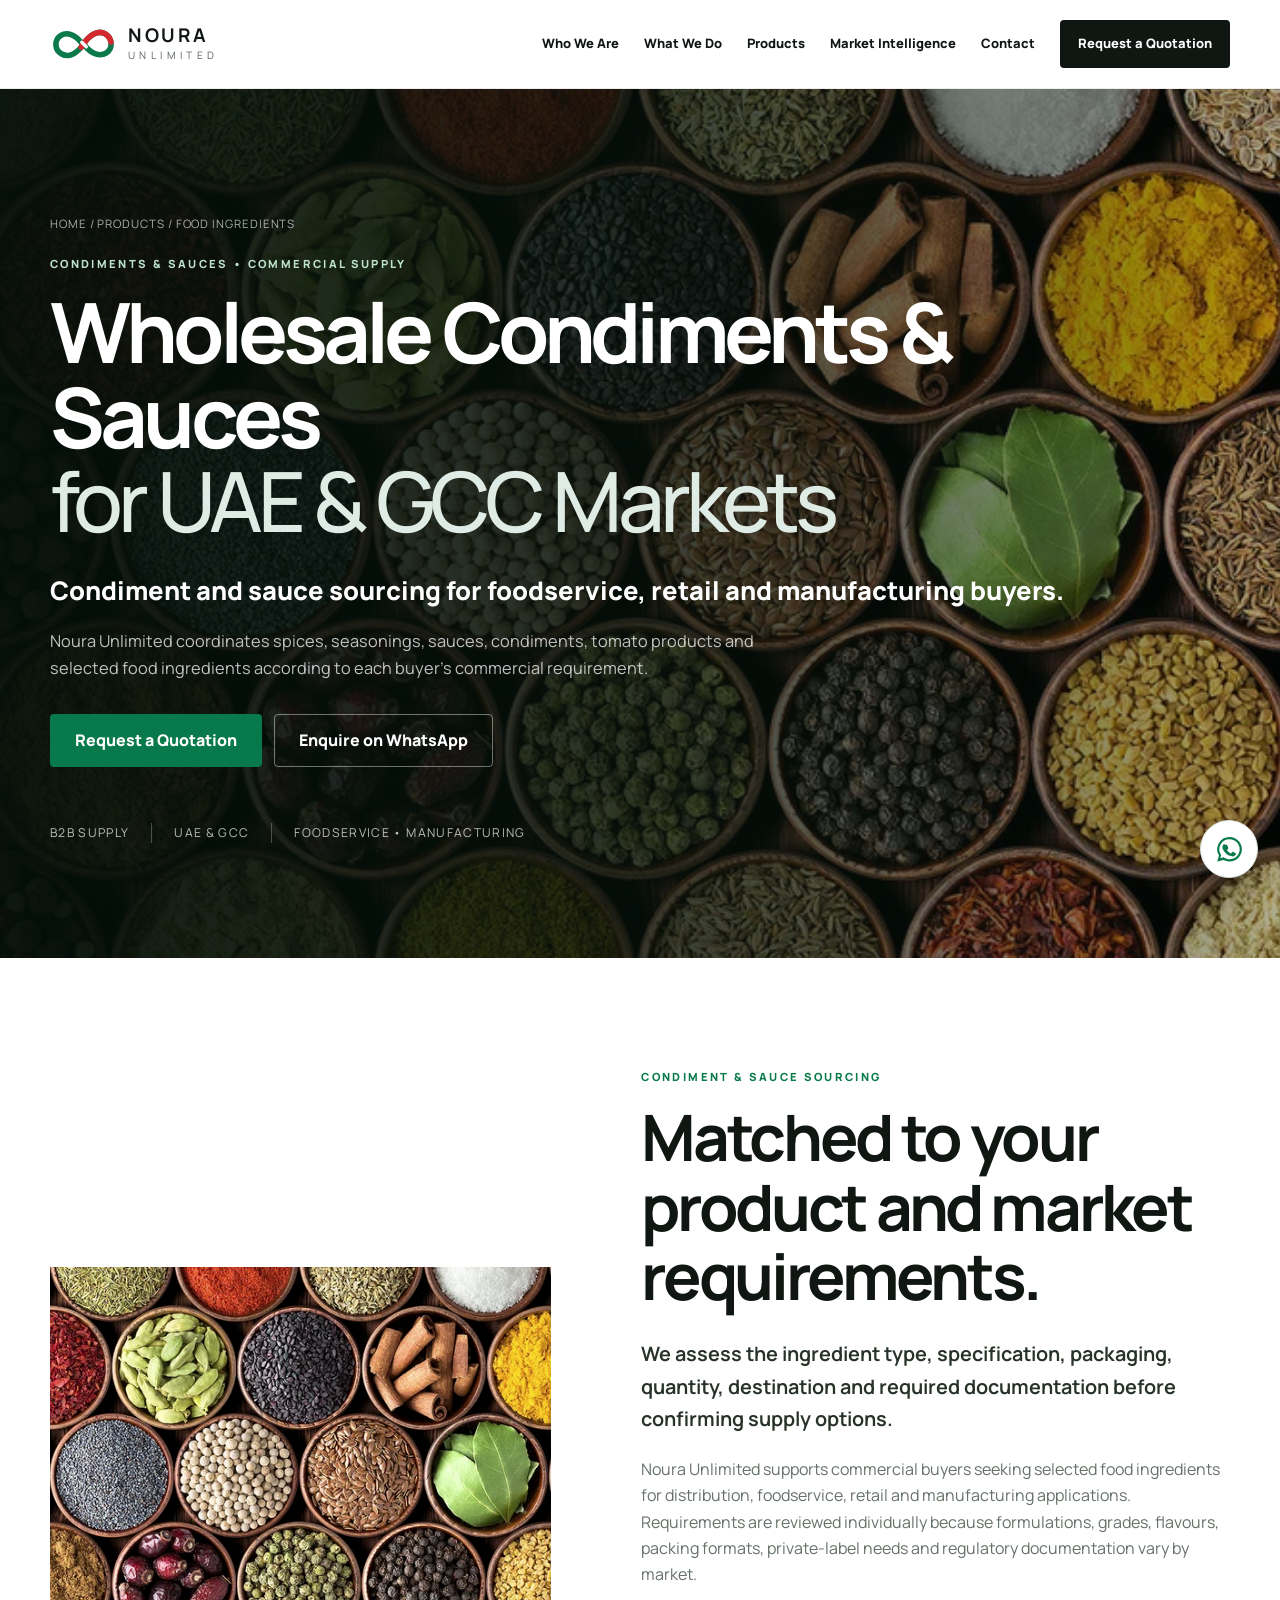
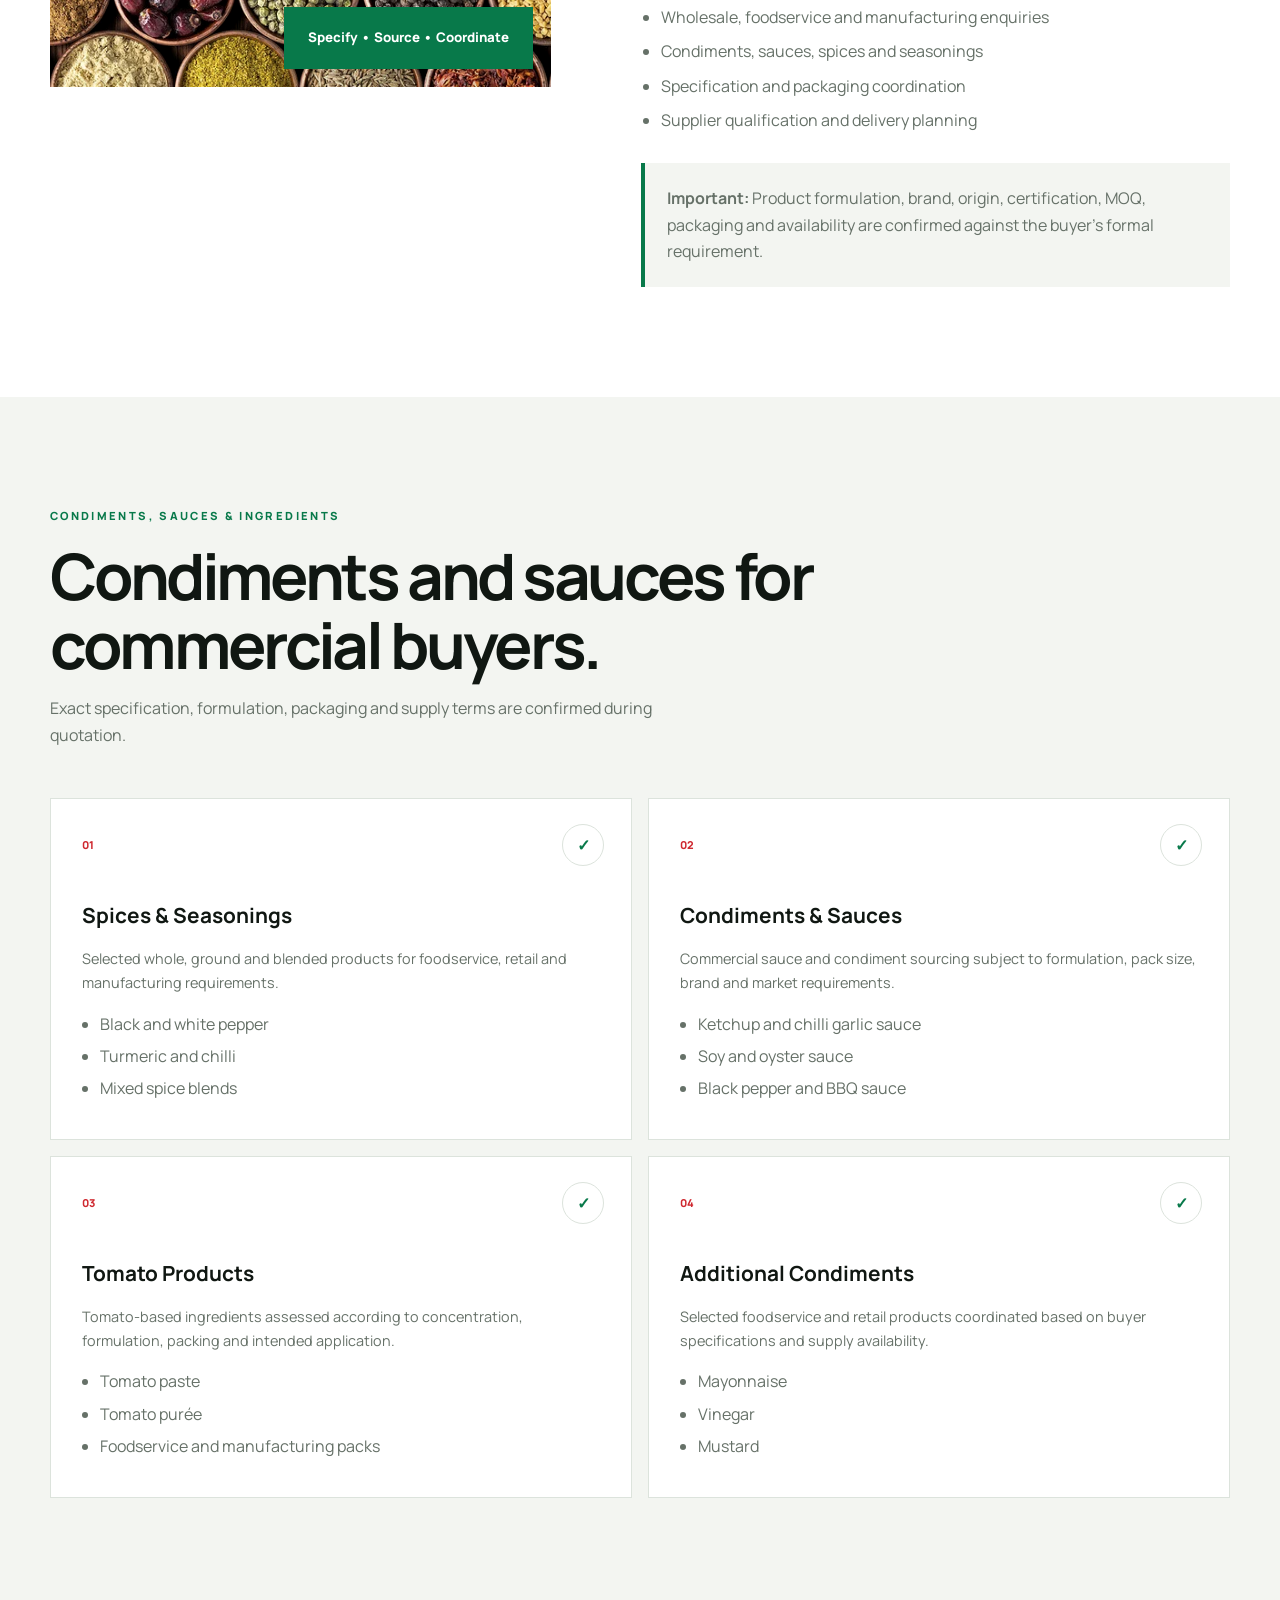
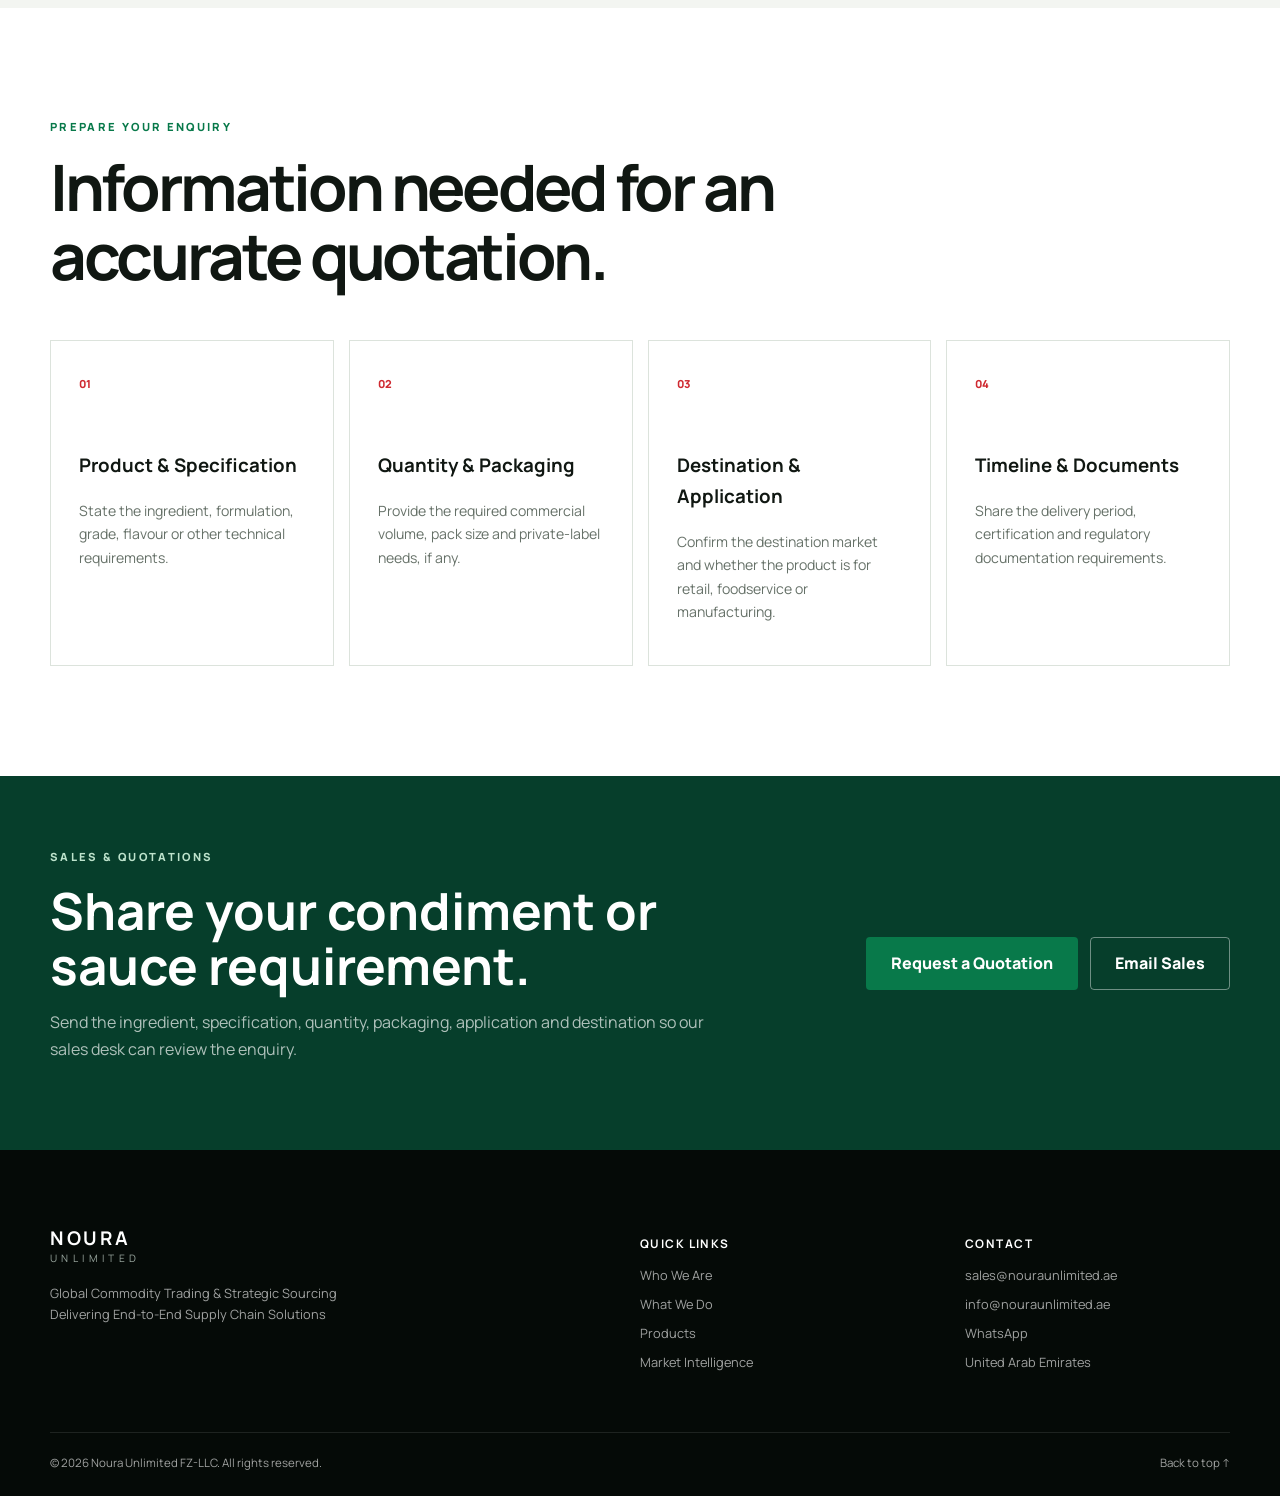
==== commit 960678a1: "Emphasize condiments and sauces" ====
--- a/products/food-ingredients/index.html
+++ b/products/food-ingredients/index.html
@@ -5,14 +5,14 @@
   <meta name="viewport" content="width=device-width, initial-scale=1">
   <meta name="theme-color" content="#081710">
 
-  <meta name="description" content="Source spices, seasonings, sauces, condiments, tomato paste and selected food ingredients for UAE and GCC markets through Noura Unlimited.">
+  <meta name="description" content="Source wholesale condiments and sauces including ketchup, chili garlic, soy, oyster, BBQ, mayonnaise, vinegar and mustard for UAE and GCC markets.">
   <meta name="robots" content="index, follow, max-image-preview:large">
   <meta name="author" content="Noura Unlimited FZ-LLC">
 
   <meta property="og:type" content="website">
   <meta property="og:site_name" content="Noura Unlimited">
-  <meta property="og:title" content="Wholesale Food Ingredients Supplier UAE | Noura Unlimited">
-  <meta property="og:description" content="Commercial sourcing of spices, seasonings, sauces, condiments, tomato products and selected food ingredients for UAE and GCC buyers.">
+  <meta property="og:title" content="Wholesale Condiments and Sauces Supplier UAE | Noura Unlimited">
+  <meta property="og:description" content="Commercial sourcing of condiments, sauces, spices and seasonings for foodservice, retail and manufacturing buyers across the UAE and GCC.">
   <meta property="og:url" content="https://nouraunlimited.ae/products/food-ingredients/">
   <meta property="og:image" content="https://nouraunlimited.ae/assets/food-ingredients.png">
   <meta property="og:locale" content="en_AE">
@@ -21,7 +21,7 @@
 
   <link rel="canonical" href="https://nouraunlimited.ae/products/food-ingredients/">
 
-  <title>Wholesale Food Ingredients Supplier UAE | Noura Unlimited</title>
+  <title>Wholesale Condiments and Sauces Supplier UAE | Noura Unlimited</title>
 
   <script type="application/ld+json">
   {
@@ -31,8 +31,8 @@
         "@type": "WebPage",
         "@id": "https://nouraunlimited.ae/products/food-ingredients/#webpage",
         "url": "https://nouraunlimited.ae/products/food-ingredients/",
-        "name": "Wholesale Food Ingredients Supplier UAE",
-        "description": "Commercial sourcing of spices, seasonings, sauces, condiments, tomato products and selected food ingredients for UAE and GCC buyers.",
+        "name": "Wholesale Condiments and Sauces Supplier UAE",
+        "description": "Commercial sourcing of condiments, sauces, spices and seasonings for foodservice, retail and manufacturing buyers across the UAE and GCC.",
         "about": {
           "@id": "https://nouraunlimited.ae/#organization"
         }
@@ -246,17 +246,17 @@
       </p>
 
       <p class="eyebrow light">
-        Food Ingredients • Commercial Supply
+        Condiments &amp; Sauces • Commercial Supply
       </p>
 
       <h1>
-        Wholesale Food Ingredients
+        Wholesale Condiments &amp; Sauces
         <br>
         <span>for UAE &amp; GCC Markets</span>
       </h1>
 
       <p class="hero-tagline">
-        Ingredient sourcing for foodservice, retail and manufacturing buyers.
+        Condiment and sauce sourcing for foodservice, retail and manufacturing buyers.
       </p>
 
       <p class="hero-copy">
@@ -271,7 +271,7 @@
         </a>
 
         <a class="btn btn-ghost"
-           href="https://wa.me/971556058142?text=Hello%20Noura%20Unlimited,%20I%20would%20like%20to%20enquire%20about%20wholesale%20food%20ingredients."
+           href="https://wa.me/971556058142?text=Hello%20Noura%20Unlimited,%20I%20would%20like%20to%20enquire%20about%20wholesale%20condiments%20and%20sauces."
            target="_blank"
            rel="noopener">
           Enquire on WhatsApp
@@ -300,7 +300,7 @@
       </div>
 
       <div class="about-copy reveal">
-        <p class="eyebrow">Ingredient Sourcing</p>
+        <p class="eyebrow">Condiment &amp; Sauce Sourcing</p>
 
         <h2>Matched to your product and market requirements.</h2>
 
@@ -320,7 +320,7 @@
 
         <ul>
           <li>Wholesale, foodservice and manufacturing enquiries</li>
-          <li>Spices, seasonings, sauces and condiments</li>
+          <li>Condiments, sauces, spices and seasonings</li>
           <li>Specification and packaging coordination</li>
           <li>Supplier qualification and delivery planning</li>
         </ul>
@@ -339,8 +339,8 @@
     <div class="container">
 
       <div class="section-heading reveal">
-        <p class="eyebrow">Ingredient Categories</p>
-        <h2>Commercial products for food businesses.</h2>
+        <p class="eyebrow">Condiments, Sauces &amp; Ingredients</p>
+        <h2>Condiments and sauces for commercial buyers.</h2>
 
         <p>
           Exact specification, formulation, packaging and supply terms are
@@ -485,7 +485,7 @@
 
       <div>
         <p class="eyebrow light">Sales &amp; Quotations</p>
-        <h2>Share your food ingredient requirement.</h2>
+        <h2>Share your condiment or sauce requirement.</h2>
 
         <p>
           Send the ingredient, specification, quantity, packaging,
@@ -500,7 +500,7 @@
         </a>
 
         <a class="btn btn-ghost"
-           href="mailto:sales@nouraunlimited.ae?subject=Wholesale%20Food%20Ingredients%20Enquiry">
+           href="mailto:sales@nouraunlimited.ae?subject=Wholesale%20condiments%20and%20sauces%20Enquiry">
           Email Sales
         </a>
       </div>
@@ -568,10 +568,10 @@
 </footer>
 
 <a class="whatsapp-float"
-   href="https://wa.me/971556058142?text=Hello%20Noura%20Unlimited,%20I%20would%20like%20to%20enquire%20about%20wholesale%20food%20ingredients."
+   href="https://wa.me/971556058142?text=Hello%20Noura%20Unlimited,%20I%20would%20like%20to%20enquire%20about%20wholesale%20condiments%20and%20sauces."
    target="_blank"
    rel="noopener"
-   aria-label="Enquire about wholesale food ingredients on WhatsApp">
+   aria-label="Enquire about Wholesale Condiments &amp; Sauces on WhatsApp">
 
   <svg viewBox="0 0 32 32" aria-hidden="true">
     <path d="M16 3a12.7 12.7 0 0 0-10.9 19.2L3.4 28.5l6.5-1.7A12.7 12.7 0 1 0 16 3Zm0 2.3a10.4 10.4 0 1 1-5.3 19.3l-.8-.5-3.4.9.9-3.3-.5-.8A10.4 10.4 0 0 1 16 5.3Zm-5.2 5.2c-.3 0-.7.1-.9.4-.3.3-1.2 1.1-1.2 2.8s1.2 3.3 1.4 3.5c.2.2 2.4 3.8 5.9 5.1 2.9 1.1 3.5.9 4.1.8.6-.1 2-.8 2.3-1.6.3-.8.3-1.5.2-1.6-.1-.2-.3-.2-.7-.4l-2.3-1.1c-.3-.1-.6-.2-.8.2l-1 1.2c-.2.3-.4.3-.8.1-2-.9-3.3-2.9-3.4-3.1-.2-.3 0-.5.1-.6l.6-.7c.2-.2.3-.4.4-.6.1-.2 0-.5 0-.7l-1-2.4c-.3-.7-.6-.7-.9-.7h-.8Z"/>
